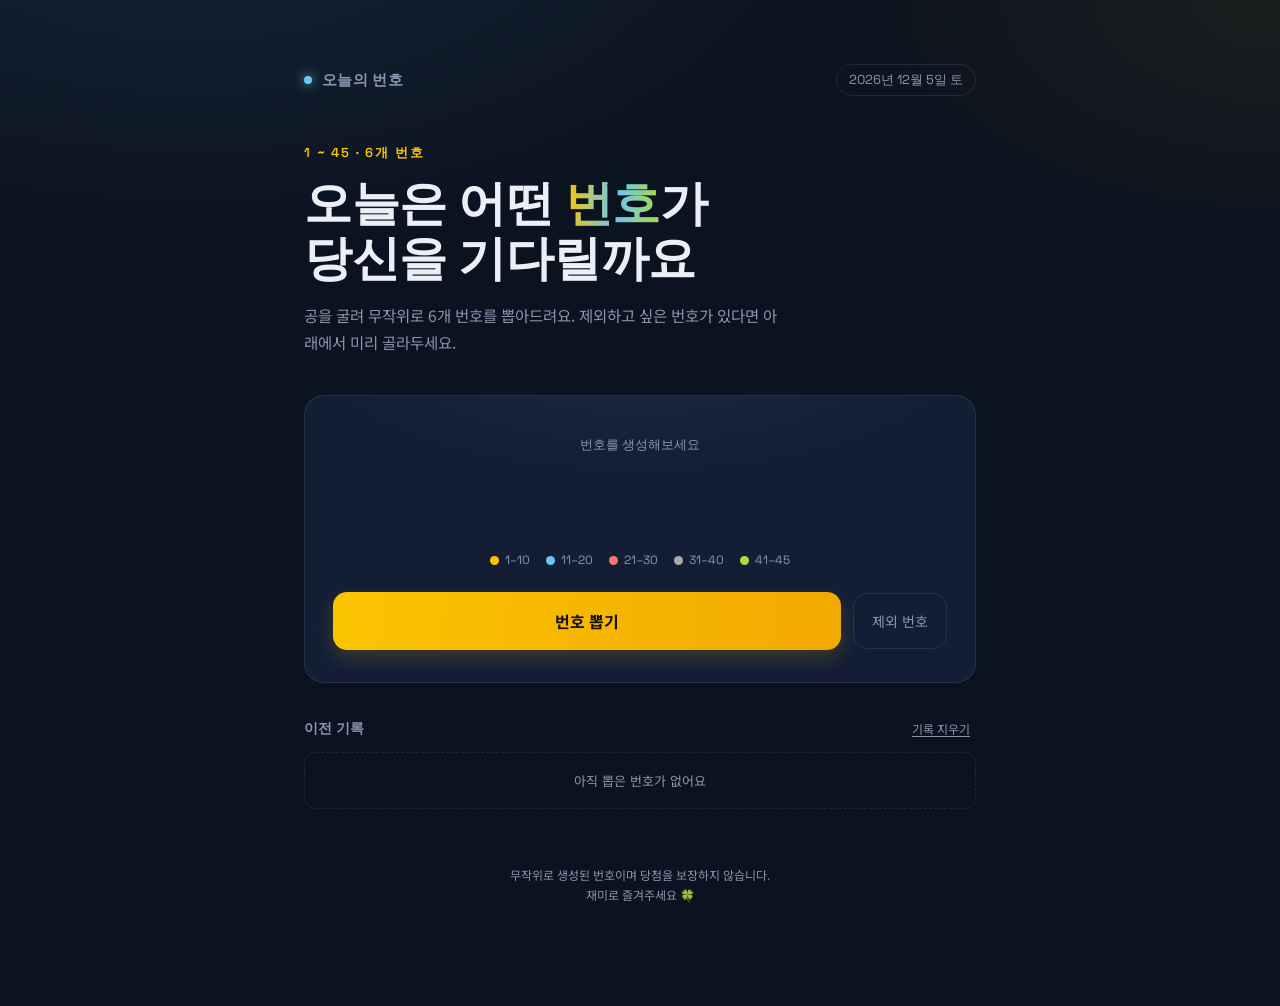
==== index.html @ 725dcac4 "Add index.html Co-Authored-By: Claude Sonnet 5 <noreply@anthropic.com>" ====
<!DOCTYPE html>
<html lang="ko">
<head>
<meta charset="UTF-8">
<meta name="viewport" content="width=device-width, initial-scale=1.0">
<title>오늘의 번호 — 로또 추천</title>
<link rel="preconnect" href="https://fonts.googleapis.com">
<link href="https://fonts.googleapis.com/css2?family=Space+Grotesk:wght@400;500;600;700&family=Noto+Sans+KR:wght@300;400;500;700;900&display=swap" rel="stylesheet">
<style>
  :root{
    --bg: #0B1220;
    --bg-soft: #10192E;
    --panel: #131E36;
    --line: rgba(240,244,255,0.09);
    --ink: #EDEFF7;
    --ink-dim: #8B94AE;

    --ball-1: #FBC400; /* 1-10 노랑 */
    --ball-2: #69C8F2; /* 11-20 파랑 */
    --ball-3: #FF7272; /* 21-30 빨강 */
    --ball-4: #AAAAAA; /* 31-40 회색 */
    --ball-5: #B0D840; /* 41-45 초록 */
  }

  *{ box-sizing: border-box; }
  html,body{ margin:0; padding:0; }
  body{
    background:
      radial-gradient(1200px 600px at 15% -10%, rgba(105,200,242,0.10), transparent 60%),
      radial-gradient(900px 500px at 100% 0%, rgba(251,196,0,0.07), transparent 55%),
      var(--bg);
    color: var(--ink);
    font-family: 'Noto Sans KR', sans-serif;
    min-height: 100vh;
    -webkit-font-smoothing: antialiased;
  }

  .wrap{
    max-width: 720px;
    margin: 0 auto;
    padding: 64px 24px 100px;
  }

  header{
    display:flex;
    align-items:center;
    justify-content: space-between;
    margin-bottom: 48px;
  }
  .brand{
    display:flex;
    align-items:center;
    gap:10px;
    font-family:'Space Grotesk', sans-serif;
    font-weight:700;
    letter-spacing: 0.02em;
    font-size: 15px;
    color: var(--ink-dim);
  }
  .brand-dot{
    width:8px;height:8px;border-radius:50%;
    background: var(--ball-2);
    box-shadow: 0 0 12px var(--ball-2);
  }
  .date-tag{
    font-family:'Space Grotesk', sans-serif;
    font-size:13px;
    color: var(--ink-dim);
    border: 1px solid var(--line);
    padding: 6px 12px;
    border-radius: 100px;
  }

  .hero{
    margin-bottom: 40px;
  }
  .eyebrow{
    font-family:'Space Grotesk', sans-serif;
    font-size: 13px;
    letter-spacing: 0.14em;
    text-transform: uppercase;
    color: var(--ball-1);
    margin: 0 0 14px;
    font-weight: 600;
  }
  h1{
    font-family:'Space Grotesk', sans-serif;
    font-size: clamp(32px, 6vw, 48px);
    line-height: 1.15;
    font-weight: 700;
    margin: 0 0 16px;
    letter-spacing: -0.01em;
  }
  h1 span{
    background: linear-gradient(92deg, var(--ball-1), var(--ball-2) 55%, var(--ball-5));
    -webkit-background-clip: text;
    background-clip: text;
    color: transparent;
  }
  .sub{
    color: var(--ink-dim);
    font-size: 15.5px;
    line-height: 1.7;
    max-width: 480px;
    margin: 0;
  }

  /* 번호 표시판 */
  .stage{
    position: relative;
    background: var(--panel);
    border: 1px solid var(--line);
    border-radius: 20px;
    padding: 40px 28px 32px;
    margin: 36px 0 20px;
    overflow: hidden;
  }
  .stage::before{
    content:'';
    position:absolute; inset:0;
    background: radial-gradient(500px 200px at 50% -20%, rgba(255,255,255,0.05), transparent 70%);
    pointer-events:none;
  }

  .balls{
    display:flex;
    flex-direction: column;
    gap: 14px;
    min-height: 92px;
  }

  .ball-set-row{
    display:flex;
    align-items:center;
    gap: 10px;
  }
  .set-label{
    width: 44px;
    flex-shrink: 0;
    font-family:'Space Grotesk', sans-serif;
    font-size: 12px;
    font-weight: 600;
    color: var(--ink-dim);
  }
  .set-balls{
    display:flex;
    gap: 9px;
    flex-wrap: wrap;
  }

  .ball{
    --c: var(--ball-1);
    width: 48px;
    height: 48px;
    border-radius: 50%;
    display:flex;
    align-items:center;
    justify-content:center;
    font-family: 'Space Grotesk', sans-serif;
    font-weight: 700;
    font-size: 16px;
    color: #10192E;
    background:
      radial-gradient(circle at 32% 28%, rgba(255,255,255,0.85), rgba(255,255,255,0) 42%),
      var(--c);
    box-shadow:
      0 4px 10px rgba(0,0,0,0.35),
      inset 0 -4px 7px rgba(0,0,0,0.18);
    opacity: 0;
    transform: translateY(14px) scale(0.6);
    transition: opacity 0.35s ease, transform 0.45s cubic-bezier(.34,1.56,.64,1);
    flex-shrink: 0;
  }
  .ball.show{
    opacity: 1;
    transform: translateY(0) scale(1);
  }
  .ball.rolling{
    animation: roll 0.55s ease-in-out infinite;
  }
  @keyframes roll{
    0%,100%{ transform: translateY(0) rotate(0deg); }
    50%{ transform: translateY(-6px) rotate(8deg); }
  }

  .placeholder-row{
    display:flex;
    gap:12px;
    justify-content:center;
    color: var(--ink-dim);
    font-family:'Space Grotesk', sans-serif;
    font-size: 13px;
  }

  .legend{
    display:flex;
    justify-content:center;
    gap: 16px;
    margin-top: 24px;
    flex-wrap: wrap;
  }
  .legend-item{
    display:flex;
    align-items:center;
    gap:6px;
    font-size: 12px;
    color: var(--ink-dim);
    font-family:'Space Grotesk', sans-serif;
  }
  .legend-dot{
    width:9px;height:9px;border-radius:50%;
  }

  .controls{
    display:flex;
    gap:12px;
    margin-top: 8px;
    align-items:center;
  }
  button{
    font-family:'Noto Sans KR', sans-serif;
    cursor:pointer;
    border:none;
    outline: none;
  }
  .btn-primary{
    flex:1;
    background: linear-gradient(92deg, var(--ball-1), #f2a900);
    color: #16110a;
    font-weight: 700;
    font-size: 16px;
    padding: 17px 20px;
    border-radius: 14px;
    transition: transform 0.15s ease, box-shadow 0.15s ease;
    box-shadow: 0 8px 20px rgba(251,196,0,0.18);
  }
  .btn-primary:hover{ transform: translateY(-1px); box-shadow: 0 10px 26px rgba(251,196,0,0.26); }
  .btn-primary:active{ transform: translateY(0px) scale(0.99); }
  .btn-primary:disabled{ opacity:0.6; cursor:default; transform:none; }

  .btn-ghost{
    background: transparent;
    border: 1px solid var(--line) !important;
    color: var(--ink-dim);
    font-size: 14px;
    padding: 17px 18px;
    border-radius: 14px;
    transition: border-color 0.15s ease, color 0.15s ease;
  }
  .btn-ghost:hover{ border-color: rgba(240,244,255,0.25) !important; color: var(--ink); }

  /* 옵션 */
  .options{
    margin-top: 22px;
    padding-top: 20px;
    border-top: 1px solid var(--line);
  }
  .options-title{
    font-size: 13px;
    color: var(--ink-dim);
    margin-bottom: 12px;
    font-family:'Space Grotesk', sans-serif;
  }
  .num-grid{
    display:grid;
    grid-template-columns: repeat(9, 1fr);
    gap: 6px;
  }
  .num-cell{
    aspect-ratio: 1;
    border-radius: 8px;
    border: 1px solid var(--line);
    background: rgba(255,255,255,0.02);
    color: var(--ink-dim);
    font-family:'Space Grotesk', sans-serif;
    font-size: 12px;
    display:flex;
    align-items:center;
    justify-content:center;
    transition: all 0.15s ease;
  }
  .num-cell.excluded{
    background: rgba(255,114,114,0.12);
    border-color: rgba(255,114,114,0.4);
    color: #FF9E9E;
    text-decoration: line-through;
  }
  .hint{
    font-size: 12px;
    color: var(--ink-dim);
    margin-top: 10px;
    line-height: 1.6;
  }

  /* 히스토리 */
  .history{
    margin-top: 36px;
  }
  .history-title{
    font-family:'Space Grotesk', sans-serif;
    font-size: 14px;
    font-weight: 600;
    color: var(--ink-dim);
    margin-bottom: 14px;
    display:flex;
    justify-content: space-between;
    align-items:center;
  }
  .history-clear{
    font-family:'Noto Sans KR', sans-serif;
    background:none;
    border:none;
    color: var(--ink-dim);
    font-size: 12px;
    text-decoration: underline;
    text-underline-offset: 2px;
  }
  .history-clear:hover{ color: var(--ink); }
  .history-list{
    display:flex;
    flex-direction:column;
    gap:10px;
  }
  .history-row{
    display:flex;
    align-items:center;
    justify-content:space-between;
    background: var(--panel);
    border: 1px solid var(--line);
    border-radius: 12px;
    padding: 12px 16px;
  }
  .history-nums{
    display:flex;
    gap:8px;
  }
  .mini-ball{
    width:30px; height:30px;
    border-radius:50%;
    display:flex;
    align-items:center;
    justify-content:center;
    font-family:'Space Grotesk', sans-serif;
    font-size: 12px;
    font-weight:700;
    color:#10192E;
  }
  .history-time{
    font-family:'Space Grotesk', sans-serif;
    font-size: 11px;
    color: var(--ink-dim);
  }
  .empty-history{
    color: var(--ink-dim);
    font-size: 13px;
    padding: 18px 4px;
    text-align:center;
    border: 1px dashed var(--line);
    border-radius: 12px;
  }

  footer{
    margin-top: 56px;
    text-align:center;
    color: var(--ink-dim);
    font-size: 12px;
    line-height:1.7;
  }

  @media (prefers-reduced-motion: reduce){
    .ball, .ball.rolling{ animation: none !important; transition: none !important; }
  }

  @media (max-width: 480px){
    .ball{ width: 36px; height:36px; font-size:13px; }
    .set-label{ width: 36px; font-size: 11px; }
    .set-balls{ gap: 6px; }
    .num-grid{ grid-template-columns: repeat(7, 1fr); }
    .wrap{ padding: 44px 16px 80px; }
  }
</style>
</head>
<body>
<div class="wrap">

  <header>
    <div class="brand"><span class="brand-dot"></span>오늘의 번호</div>
    <div class="date-tag" id="dateTag"></div>
  </header>

  <div class="hero">
    <p class="eyebrow">1 ~ 45 · 6개 번호</p>
    <h1>오늘은 어떤 <span>번호</span>가<br>당신을 기다릴까요</h1>
    <p class="sub">공을 굴려 무작위로 6개 번호를 뽑아드려요. 제외하고 싶은 번호가 있다면 아래에서 미리 골라두세요.</p>
  </div>

  <div class="stage">
    <div class="balls" id="ballsRow">
      <div class="placeholder-row">번호를 생성해보세요</div>
    </div>

    <div class="legend">
      <div class="legend-item"><span class="legend-dot" style="background:var(--ball-1)"></span>1–10</div>
      <div class="legend-item"><span class="legend-dot" style="background:var(--ball-2)"></span>11–20</div>
      <div class="legend-item"><span class="legend-dot" style="background:var(--ball-3)"></span>21–30</div>
      <div class="legend-item"><span class="legend-dot" style="background:var(--ball-4)"></span>31–40</div>
      <div class="legend-item"><span class="legend-dot" style="background:var(--ball-5)"></span>41–45</div>
    </div>

    <div class="controls" style="margin-top:24px;">
      <button class="btn-primary" id="drawBtn">번호 뽑기</button>
      <button class="btn-ghost" id="optionsBtn">제외 번호</button>
    </div>

    <div class="options" id="optionsPanel" style="display:none;">
      <div class="options-title">클릭해서 이번 추첨에서 제외할 번호를 선택하세요</div>
      <div class="num-grid" id="numGrid"></div>
      <div class="hint">제외한 번호가 너무 많으면(40개 이상) 자동으로 초기화돼요.</div>
    </div>
  </div>

  <div class="history">
    <div class="history-title">
      <span>이전 기록</span>
      <button class="history-clear" id="clearHistory">기록 지우기</button>
    </div>
    <div class="history-list" id="historyList">
      <div class="empty-history">아직 뽑은 번호가 없어요</div>
    </div>
  </div>

  <footer>
    무작위로 생성된 번호이며 당첨을 보장하지 않습니다.<br>
    재미로 즐겨주세요 🍀
  </footer>

</div>

<script>
  const ballColor = (n) => {
    if(n <= 10) return 'var(--ball-1)';
    if(n <= 20) return 'var(--ball-2)';
    if(n <= 30) return 'var(--ball-3)';
    if(n <= 40) return 'var(--ball-4)';
    return 'var(--ball-5)';
  };

  const dateTag = document.getElementById('dateTag');
  const today = new Date();
  dateTag.textContent = today.toLocaleDateString('ko-KR', { year:'numeric', month:'long', day:'numeric', weekday:'short' });

  const excluded = new Set();
  const numGrid = document.getElementById('numGrid');
  for(let i=1;i<=45;i++){
    const cell = document.createElement('div');
    cell.className = 'num-cell';
    cell.textContent = i;
    cell.addEventListener('click', () => {
      if(excluded.has(i)){ excluded.delete(i); cell.classList.remove('excluded'); }
      else {
        if(excluded.size >= 39){ excluded.clear(); document.querySelectorAll('.num-cell').forEach(c=>c.classList.remove('excluded')); return; }
        excluded.add(i); cell.classList.add('excluded');
      }
    });
    numGrid.appendChild(cell);
  }

  document.getElementById('optionsBtn').addEventListener('click', () => {
    const panel = document.getElementById('optionsPanel');
    panel.style.display = panel.style.display === 'none' ? 'block' : 'none';
  });

  function pickNumbers(){
    const pool = [];
    for(let i=1;i<=45;i++){ if(!excluded.has(i)) pool.push(i); }
    const picked = [];
    while(picked.length < 6 && pool.length > 0){
      const idx = Math.floor(Math.random() * pool.length);
      picked.push(pool.splice(idx,1)[0]);
    }
    return picked.sort((a,b)=>a-b);
  }

  const ballsRow = document.getElementById('ballsRow');
  const drawBtn = document.getElementById('drawBtn');
  const historyList = document.getElementById('historyList');
  let history = [];

  function makeMiniBall(n){
    const b = document.createElement('div');
    b.className = 'mini-ball';
    b.style.background = `radial-gradient(circle at 32% 28%, rgba(255,255,255,0.7), rgba(255,255,255,0) 42%), ${ballColor(n)}`;
    b.textContent = n;
    return b;
  }

  function renderHistory(){
    if(history.length === 0){
      historyList.innerHTML = '<div class="empty-history">아직 뽑은 번호가 없어요</div>';
      return;
    }
    historyList.innerHTML = '';
    history.slice(0,6).forEach(entry => {
      const row = document.createElement('div');
      row.className = 'history-row';

      const nums = document.createElement('div');
      nums.className = 'history-nums';
      entry.set.forEach(n => nums.appendChild(makeMiniBall(n)));

      const time = document.createElement('div');
      time.className = 'history-time';
      time.textContent = entry.time;

      row.appendChild(nums);
      row.appendChild(time);
      historyList.appendChild(row);
    });
  }

  document.getElementById('clearHistory').addEventListener('click', () => {
    history = [];
    renderHistory();
  });

  function draw(){
    drawBtn.disabled = true;
    drawBtn.textContent = '뽑는 중…';

    const finalSet = pickNumbers();

    ballsRow.innerHTML = '';
    const setBalls = document.createElement('div');
    setBalls.className = 'set-balls';
    setBalls.style.justifyContent = 'center';
    ballsRow.appendChild(setBalls);

    const allTempBalls = []; // [{ballEl, num}]
    finalSet.forEach(n => {
      const b = document.createElement('div');
      b.className = 'ball rolling';
      b.style.setProperty('--c', 'var(--ball-4)');
      b.textContent = '?';
      setBalls.appendChild(b);
      requestAnimationFrame(() => b.classList.add('show'));
      allTempBalls.push({ el: b, num: n });
    });

    let revealed = 0;
    const total = allTempBalls.length;
    const revealNext = () => {
      if(revealed >= total){
        drawBtn.disabled = false;
        drawBtn.textContent = '다시 뽑기';
        history.unshift({
          set: finalSet,
          time: new Date().toLocaleTimeString('ko-KR', { hour:'2-digit', minute:'2-digit' })
        });
        renderHistory();
        return;
      }
      const { el, num } = allTempBalls[revealed];
      el.classList.remove('rolling');
      el.style.setProperty('--c', ballColor(num));
      el.textContent = num;
      revealed++;
      setTimeout(revealNext, 90);
    };
    setTimeout(revealNext, 450);
  }

  drawBtn.addEventListener('click', draw);
</script>
</body>
</html>
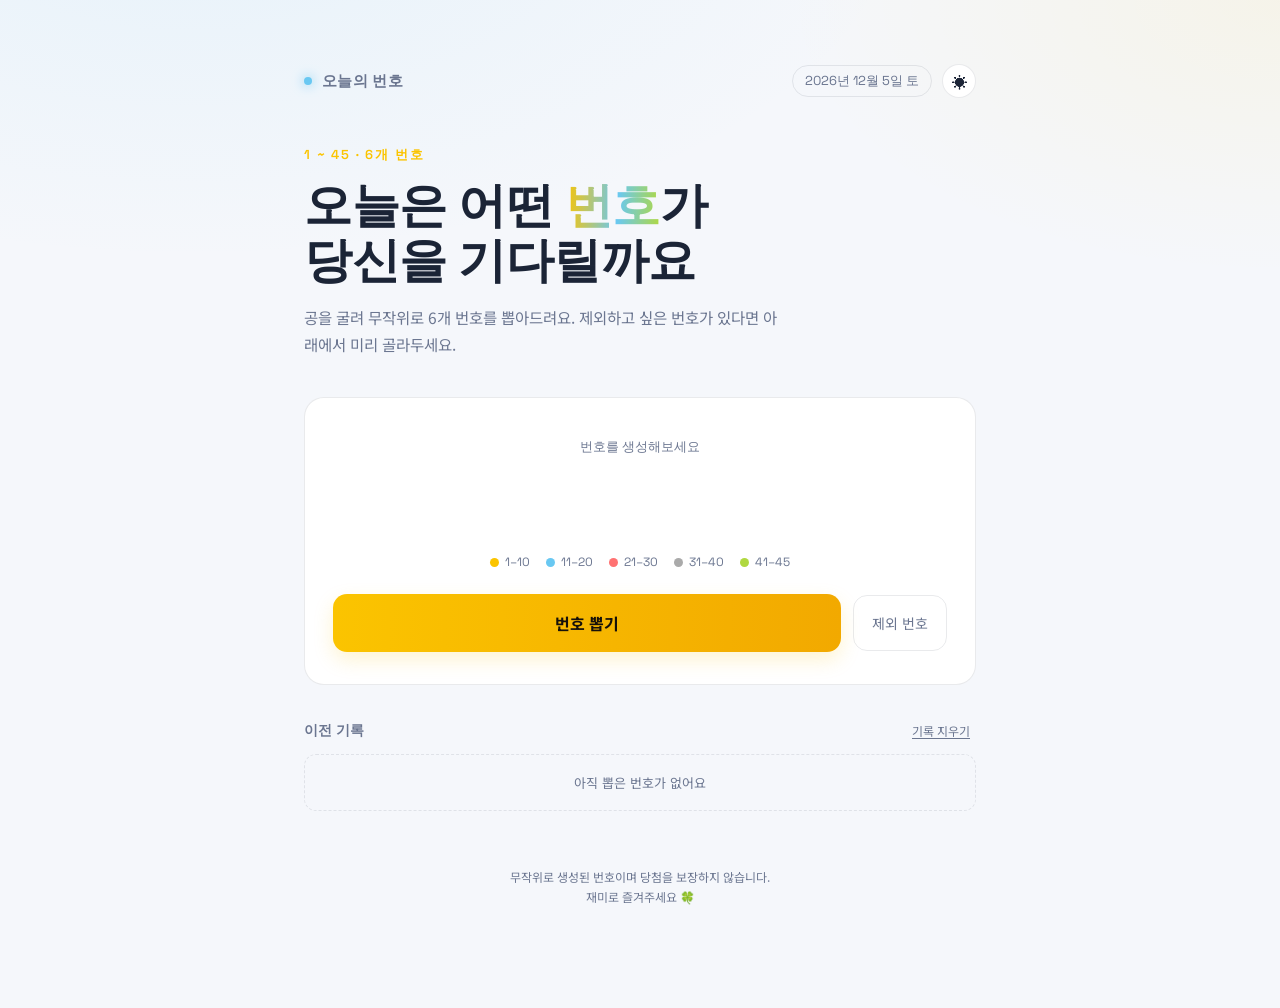
==== commit 7f8e88cf: "Add dark/light mode toggle Persist theme choice in localStorage and default to system preference.  C" ====
--- a/index.html
+++ b/index.html
@@ -6,386 +6,17 @@
 <title>오늘의 번호 — 로또 추천</title>
 <link rel="preconnect" href="https://fonts.googleapis.com">
 <link href="https://fonts.googleapis.com/css2?family=Space+Grotesk:wght@400;500;600;700&family=Noto+Sans+KR:wght@300;400;500;700;900&display=swap" rel="stylesheet">
-<style>
-  :root{
-    --bg: #0B1220;
-    --bg-soft: #10192E;
-    --panel: #131E36;
-    --line: rgba(240,244,255,0.09);
-    --ink: #EDEFF7;
-    --ink-dim: #8B94AE;
-
-    --ball-1: #FBC400; /* 1-10 노랑 */
-    --ball-2: #69C8F2; /* 11-20 파랑 */
-    --ball-3: #FF7272; /* 21-30 빨강 */
-    --ball-4: #AAAAAA; /* 31-40 회색 */
-    --ball-5: #B0D840; /* 41-45 초록 */
-  }
-
-  *{ box-sizing: border-box; }
-  html,body{ margin:0; padding:0; }
-  body{
-    background:
-      radial-gradient(1200px 600px at 15% -10%, rgba(105,200,242,0.10), transparent 60%),
-      radial-gradient(900px 500px at 100% 0%, rgba(251,196,0,0.07), transparent 55%),
-      var(--bg);
-    color: var(--ink);
-    font-family: 'Noto Sans KR', sans-serif;
-    min-height: 100vh;
-    -webkit-font-smoothing: antialiased;
-  }
-
-  .wrap{
-    max-width: 720px;
-    margin: 0 auto;
-    padding: 64px 24px 100px;
-  }
-
-  header{
-    display:flex;
-    align-items:center;
-    justify-content: space-between;
-    margin-bottom: 48px;
-  }
-  .brand{
-    display:flex;
-    align-items:center;
-    gap:10px;
-    font-family:'Space Grotesk', sans-serif;
-    font-weight:700;
-    letter-spacing: 0.02em;
-    font-size: 15px;
-    color: var(--ink-dim);
-  }
-  .brand-dot{
-    width:8px;height:8px;border-radius:50%;
-    background: var(--ball-2);
-    box-shadow: 0 0 12px var(--ball-2);
-  }
-  .date-tag{
-    font-family:'Space Grotesk', sans-serif;
-    font-size:13px;
-    color: var(--ink-dim);
-    border: 1px solid var(--line);
-    padding: 6px 12px;
-    border-radius: 100px;
-  }
-
-  .hero{
-    margin-bottom: 40px;
-  }
-  .eyebrow{
-    font-family:'Space Grotesk', sans-serif;
-    font-size: 13px;
-    letter-spacing: 0.14em;
-    text-transform: uppercase;
-    color: var(--ball-1);
-    margin: 0 0 14px;
-    font-weight: 600;
-  }
-  h1{
-    font-family:'Space Grotesk', sans-serif;
-    font-size: clamp(32px, 6vw, 48px);
-    line-height: 1.15;
-    font-weight: 700;
-    margin: 0 0 16px;
-    letter-spacing: -0.01em;
-  }
-  h1 span{
-    background: linear-gradient(92deg, var(--ball-1), var(--ball-2) 55%, var(--ball-5));
-    -webkit-background-clip: text;
-    background-clip: text;
-    color: transparent;
-  }
-  .sub{
-    color: var(--ink-dim);
-    font-size: 15.5px;
-    line-height: 1.7;
-    max-width: 480px;
-    margin: 0;
-  }
-
-  /* 번호 표시판 */
-  .stage{
-    position: relative;
-    background: var(--panel);
-    border: 1px solid var(--line);
-    border-radius: 20px;
-    padding: 40px 28px 32px;
-    margin: 36px 0 20px;
-    overflow: hidden;
-  }
-  .stage::before{
-    content:'';
-    position:absolute; inset:0;
-    background: radial-gradient(500px 200px at 50% -20%, rgba(255,255,255,0.05), transparent 70%);
-    pointer-events:none;
-  }
-
-  .balls{
-    display:flex;
-    flex-direction: column;
-    gap: 14px;
-    min-height: 92px;
-  }
-
-  .ball-set-row{
-    display:flex;
-    align-items:center;
-    gap: 10px;
-  }
-  .set-label{
-    width: 44px;
-    flex-shrink: 0;
-    font-family:'Space Grotesk', sans-serif;
-    font-size: 12px;
-    font-weight: 600;
-    color: var(--ink-dim);
-  }
-  .set-balls{
-    display:flex;
-    gap: 9px;
-    flex-wrap: wrap;
-  }
-
-  .ball{
-    --c: var(--ball-1);
-    width: 48px;
-    height: 48px;
-    border-radius: 50%;
-    display:flex;
-    align-items:center;
-    justify-content:center;
-    font-family: 'Space Grotesk', sans-serif;
-    font-weight: 700;
-    font-size: 16px;
-    color: #10192E;
-    background:
-      radial-gradient(circle at 32% 28%, rgba(255,255,255,0.85), rgba(255,255,255,0) 42%),
-      var(--c);
-    box-shadow:
-      0 4px 10px rgba(0,0,0,0.35),
-      inset 0 -4px 7px rgba(0,0,0,0.18);
-    opacity: 0;
-    transform: translateY(14px) scale(0.6);
-    transition: opacity 0.35s ease, transform 0.45s cubic-bezier(.34,1.56,.64,1);
-    flex-shrink: 0;
-  }
-  .ball.show{
-    opacity: 1;
-    transform: translateY(0) scale(1);
-  }
-  .ball.rolling{
-    animation: roll 0.55s ease-in-out infinite;
-  }
-  @keyframes roll{
-    0%,100%{ transform: translateY(0) rotate(0deg); }
-    50%{ transform: translateY(-6px) rotate(8deg); }
-  }
-
-  .placeholder-row{
-    display:flex;
-    gap:12px;
-    justify-content:center;
-    color: var(--ink-dim);
-    font-family:'Space Grotesk', sans-serif;
-    font-size: 13px;
-  }
-
-  .legend{
-    display:flex;
-    justify-content:center;
-    gap: 16px;
-    margin-top: 24px;
-    flex-wrap: wrap;
-  }
-  .legend-item{
-    display:flex;
-    align-items:center;
-    gap:6px;
-    font-size: 12px;
-    color: var(--ink-dim);
-    font-family:'Space Grotesk', sans-serif;
-  }
-  .legend-dot{
-    width:9px;height:9px;border-radius:50%;
-  }
-
-  .controls{
-    display:flex;
-    gap:12px;
-    margin-top: 8px;
-    align-items:center;
-  }
-  button{
-    font-family:'Noto Sans KR', sans-serif;
-    cursor:pointer;
-    border:none;
-    outline: none;
-  }
-  .btn-primary{
-    flex:1;
-    background: linear-gradient(92deg, var(--ball-1), #f2a900);
-    color: #16110a;
-    font-weight: 700;
-    font-size: 16px;
-    padding: 17px 20px;
-    border-radius: 14px;
-    transition: transform 0.15s ease, box-shadow 0.15s ease;
-    box-shadow: 0 8px 20px rgba(251,196,0,0.18);
-  }
-  .btn-primary:hover{ transform: translateY(-1px); box-shadow: 0 10px 26px rgba(251,196,0,0.26); }
-  .btn-primary:active{ transform: translateY(0px) scale(0.99); }
-  .btn-primary:disabled{ opacity:0.6; cursor:default; transform:none; }
-
-  .btn-ghost{
-    background: transparent;
-    border: 1px solid var(--line) !important;
-    color: var(--ink-dim);
-    font-size: 14px;
-    padding: 17px 18px;
-    border-radius: 14px;
-    transition: border-color 0.15s ease, color 0.15s ease;
-  }
-  .btn-ghost:hover{ border-color: rgba(240,244,255,0.25) !important; color: var(--ink); }
-
-  /* 옵션 */
-  .options{
-    margin-top: 22px;
-    padding-top: 20px;
-    border-top: 1px solid var(--line);
-  }
-  .options-title{
-    font-size: 13px;
-    color: var(--ink-dim);
-    margin-bottom: 12px;
-    font-family:'Space Grotesk', sans-serif;
-  }
-  .num-grid{
-    display:grid;
-    grid-template-columns: repeat(9, 1fr);
-    gap: 6px;
-  }
-  .num-cell{
-    aspect-ratio: 1;
-    border-radius: 8px;
-    border: 1px solid var(--line);
-    background: rgba(255,255,255,0.02);
-    color: var(--ink-dim);
-    font-family:'Space Grotesk', sans-serif;
-    font-size: 12px;
-    display:flex;
-    align-items:center;
-    justify-content:center;
-    transition: all 0.15s ease;
-  }
-  .num-cell.excluded{
-    background: rgba(255,114,114,0.12);
-    border-color: rgba(255,114,114,0.4);
-    color: #FF9E9E;
-    text-decoration: line-through;
-  }
-  .hint{
-    font-size: 12px;
-    color: var(--ink-dim);
-    margin-top: 10px;
-    line-height: 1.6;
-  }
-
-  /* 히스토리 */
-  .history{
-    margin-top: 36px;
-  }
-  .history-title{
-    font-family:'Space Grotesk', sans-serif;
-    font-size: 14px;
-    font-weight: 600;
-    color: var(--ink-dim);
-    margin-bottom: 14px;
-    display:flex;
-    justify-content: space-between;
-    align-items:center;
-  }
-  .history-clear{
-    font-family:'Noto Sans KR', sans-serif;
-    background:none;
-    border:none;
-    color: var(--ink-dim);
-    font-size: 12px;
-    text-decoration: underline;
-    text-underline-offset: 2px;
-  }
-  .history-clear:hover{ color: var(--ink); }
-  .history-list{
-    display:flex;
-    flex-direction:column;
-    gap:10px;
-  }
-  .history-row{
-    display:flex;
-    align-items:center;
-    justify-content:space-between;
-    background: var(--panel);
-    border: 1px solid var(--line);
-    border-radius: 12px;
-    padding: 12px 16px;
-  }
-  .history-nums{
-    display:flex;
-    gap:8px;
-  }
-  .mini-ball{
-    width:30px; height:30px;
-    border-radius:50%;
-    display:flex;
-    align-items:center;
-    justify-content:center;
-    font-family:'Space Grotesk', sans-serif;
-    font-size: 12px;
-    font-weight:700;
-    color:#10192E;
-  }
-  .history-time{
-    font-family:'Space Grotesk', sans-serif;
-    font-size: 11px;
-    color: var(--ink-dim);
-  }
-  .empty-history{
-    color: var(--ink-dim);
-    font-size: 13px;
-    padding: 18px 4px;
-    text-align:center;
-    border: 1px dashed var(--line);
-    border-radius: 12px;
-  }
-
-  footer{
-    margin-top: 56px;
-    text-align:center;
-    color: var(--ink-dim);
-    font-size: 12px;
-    line-height:1.7;
-  }
-
-  @media (prefers-reduced-motion: reduce){
-    .ball, .ball.rolling{ animation: none !important; transition: none !important; }
-  }
-
-  @media (max-width: 480px){
-    .ball{ width: 36px; height:36px; font-size:13px; }
-    .set-label{ width: 36px; font-size: 11px; }
-    .set-balls{ gap: 6px; }
-    .num-grid{ grid-template-columns: repeat(7, 1fr); }
-    .wrap{ padding: 44px 16px 80px; }
-  }
-</style>
+<link rel="stylesheet" href="style.css">
 </head>
 <body>
 <div class="wrap">
 
   <header>
     <div class="brand"><span class="brand-dot"></span>오늘의 번호</div>
-    <div class="date-tag" id="dateTag"></div>
+    <div class="header-right">
+      <div class="date-tag" id="dateTag"></div>
+      <button class="theme-toggle" id="themeToggle" aria-label="테마 전환">🌙</button>
+    </div>
   </header>
 
   <div class="hero">
@@ -436,140 +67,6 @@
 
 </div>
 
-<script>
-  const ballColor = (n) => {
-    if(n <= 10) return 'var(--ball-1)';
-    if(n <= 20) return 'var(--ball-2)';
-    if(n <= 30) return 'var(--ball-3)';
-    if(n <= 40) return 'var(--ball-4)';
-    return 'var(--ball-5)';
-  };
-
-  const dateTag = document.getElementById('dateTag');
-  const today = new Date();
-  dateTag.textContent = today.toLocaleDateString('ko-KR', { year:'numeric', month:'long', day:'numeric', weekday:'short' });
-
-  const excluded = new Set();
-  const numGrid = document.getElementById('numGrid');
-  for(let i=1;i<=45;i++){
-    const cell = document.createElement('div');
-    cell.className = 'num-cell';
-    cell.textContent = i;
-    cell.addEventListener('click', () => {
-      if(excluded.has(i)){ excluded.delete(i); cell.classList.remove('excluded'); }
-      else {
-        if(excluded.size >= 39){ excluded.clear(); document.querySelectorAll('.num-cell').forEach(c=>c.classList.remove('excluded')); return; }
-        excluded.add(i); cell.classList.add('excluded');
-      }
-    });
-    numGrid.appendChild(cell);
-  }
-
-  document.getElementById('optionsBtn').addEventListener('click', () => {
-    const panel = document.getElementById('optionsPanel');
-    panel.style.display = panel.style.display === 'none' ? 'block' : 'none';
-  });
-
-  function pickNumbers(){
-    const pool = [];
-    for(let i=1;i<=45;i++){ if(!excluded.has(i)) pool.push(i); }
-    const picked = [];
-    while(picked.length < 6 && pool.length > 0){
-      const idx = Math.floor(Math.random() * pool.length);
-      picked.push(pool.splice(idx,1)[0]);
-    }
-    return picked.sort((a,b)=>a-b);
-  }
-
-  const ballsRow = document.getElementById('ballsRow');
-  const drawBtn = document.getElementById('drawBtn');
-  const historyList = document.getElementById('historyList');
-  let history = [];
-
-  function makeMiniBall(n){
-    const b = document.createElement('div');
-    b.className = 'mini-ball';
-    b.style.background = `radial-gradient(circle at 32% 28%, rgba(255,255,255,0.7), rgba(255,255,255,0) 42%), ${ballColor(n)}`;
-    b.textContent = n;
-    return b;
-  }
-
-  function renderHistory(){
-    if(history.length === 0){
-      historyList.innerHTML = '<div class="empty-history">아직 뽑은 번호가 없어요</div>';
-      return;
-    }
-    historyList.innerHTML = '';
-    history.slice(0,6).forEach(entry => {
-      const row = document.createElement('div');
-      row.className = 'history-row';
-
-      const nums = document.createElement('div');
-      nums.className = 'history-nums';
-      entry.set.forEach(n => nums.appendChild(makeMiniBall(n)));
-
-      const time = document.createElement('div');
-      time.className = 'history-time';
-      time.textContent = entry.time;
-
-      row.appendChild(nums);
-      row.appendChild(time);
-      historyList.appendChild(row);
-    });
-  }
-
-  document.getElementById('clearHistory').addEventListener('click', () => {
-    history = [];
-    renderHistory();
-  });
-
-  function draw(){
-    drawBtn.disabled = true;
-    drawBtn.textContent = '뽑는 중…';
-
-    const finalSet = pickNumbers();
-
-    ballsRow.innerHTML = '';
-    const setBalls = document.createElement('div');
-    setBalls.className = 'set-balls';
-    setBalls.style.justifyContent = 'center';
-    ballsRow.appendChild(setBalls);
-
-    const allTempBalls = []; // [{ballEl, num}]
-    finalSet.forEach(n => {
-      const b = document.createElement('div');
-      b.className = 'ball rolling';
-      b.style.setProperty('--c', 'var(--ball-4)');
-      b.textContent = '?';
-      setBalls.appendChild(b);
-      requestAnimationFrame(() => b.classList.add('show'));
-      allTempBalls.push({ el: b, num: n });
-    });
-
-    let revealed = 0;
-    const total = allTempBalls.length;
-    const revealNext = () => {
-      if(revealed >= total){
-        drawBtn.disabled = false;
-        drawBtn.textContent = '다시 뽑기';
-        history.unshift({
-          set: finalSet,
-          time: new Date().toLocaleTimeString('ko-KR', { hour:'2-digit', minute:'2-digit' })
-        });
-        renderHistory();
-        return;
-      }
-      const { el, num } = allTempBalls[revealed];
-      el.classList.remove('rolling');
-      el.style.setProperty('--c', ballColor(num));
-      el.textContent = num;
-      revealed++;
-      setTimeout(revealNext, 90);
-    };
-    setTimeout(revealNext, 450);
-  }
-
-  drawBtn.addEventListener('click', draw);
-</script>
+<script src="script.js"></script>
 </body>
 </html>
--- a/style.css
+++ b/style.css
@@ -0,0 +1,401 @@
+:root{
+  --bg: #0B1220;
+  --bg-soft: #10192E;
+  --panel: #131E36;
+  --line: rgba(240,244,255,0.09);
+  --ink: #EDEFF7;
+  --ink-dim: #8B94AE;
+
+  --ball-1: #FBC400; /* 1-10 노랑 */
+  --ball-2: #69C8F2; /* 11-20 파랑 */
+  --ball-3: #FF7272; /* 21-30 빨강 */
+  --ball-4: #AAAAAA; /* 31-40 회색 */
+  --ball-5: #B0D840; /* 41-45 초록 */
+}
+
+:root[data-theme="light"]{
+  --bg: #F5F7FB;
+  --bg-soft: #FFFFFF;
+  --panel: #FFFFFF;
+  --line: rgba(20,26,45,0.09);
+  --ink: #1B2436;
+  --ink-dim: #6B7690;
+}
+
+*{ box-sizing: border-box; }
+html,body{ margin:0; padding:0; }
+body{
+  background:
+    radial-gradient(1200px 600px at 15% -10%, rgba(105,200,242,0.10), transparent 60%),
+    radial-gradient(900px 500px at 100% 0%, rgba(251,196,0,0.07), transparent 55%),
+    var(--bg);
+  color: var(--ink);
+  font-family: 'Noto Sans KR', sans-serif;
+  min-height: 100vh;
+  -webkit-font-smoothing: antialiased;
+  transition: background-color 0.25s ease, color 0.25s ease;
+}
+
+.wrap{
+  max-width: 720px;
+  margin: 0 auto;
+  padding: 64px 24px 100px;
+}
+
+header{
+  display:flex;
+  align-items:center;
+  justify-content: space-between;
+  margin-bottom: 48px;
+}
+.brand{
+  display:flex;
+  align-items:center;
+  gap:10px;
+  font-family:'Space Grotesk', sans-serif;
+  font-weight:700;
+  letter-spacing: 0.02em;
+  font-size: 15px;
+  color: var(--ink-dim);
+}
+.brand-dot{
+  width:8px;height:8px;border-radius:50%;
+  background: var(--ball-2);
+  box-shadow: 0 0 12px var(--ball-2);
+}
+.header-right{
+  display:flex;
+  align-items:center;
+  gap:10px;
+}
+.date-tag{
+  font-family:'Space Grotesk', sans-serif;
+  font-size:13px;
+  color: var(--ink-dim);
+  border: 1px solid var(--line);
+  padding: 6px 12px;
+  border-radius: 100px;
+}
+.theme-toggle{
+  width: 34px;
+  height: 34px;
+  border-radius: 50%;
+  border: 1px solid var(--line);
+  background: var(--panel);
+  color: var(--ink);
+  font-size: 15px;
+  display:flex;
+  align-items:center;
+  justify-content:center;
+  padding: 0;
+  transition: border-color 0.15s ease, transform 0.15s ease;
+}
+.theme-toggle:hover{ border-color: rgba(240,244,255,0.25); transform: translateY(-1px); }
+
+.hero{
+  margin-bottom: 40px;
+}
+.eyebrow{
+  font-family:'Space Grotesk', sans-serif;
+  font-size: 13px;
+  letter-spacing: 0.14em;
+  text-transform: uppercase;
+  color: var(--ball-1);
+  margin: 0 0 14px;
+  font-weight: 600;
+}
+h1{
+  font-family:'Space Grotesk', sans-serif;
+  font-size: clamp(32px, 6vw, 48px);
+  line-height: 1.15;
+  font-weight: 700;
+  margin: 0 0 16px;
+  letter-spacing: -0.01em;
+}
+h1 span{
+  background: linear-gradient(92deg, var(--ball-1), var(--ball-2) 55%, var(--ball-5));
+  -webkit-background-clip: text;
+  background-clip: text;
+  color: transparent;
+}
+.sub{
+  color: var(--ink-dim);
+  font-size: 15.5px;
+  line-height: 1.7;
+  max-width: 480px;
+  margin: 0;
+}
+
+/* 번호 표시판 */
+.stage{
+  position: relative;
+  background: var(--panel);
+  border: 1px solid var(--line);
+  border-radius: 20px;
+  padding: 40px 28px 32px;
+  margin: 36px 0 20px;
+  overflow: hidden;
+}
+.stage::before{
+  content:'';
+  position:absolute; inset:0;
+  background: radial-gradient(500px 200px at 50% -20%, rgba(255,255,255,0.05), transparent 70%);
+  pointer-events:none;
+}
+
+.balls{
+  display:flex;
+  flex-direction: column;
+  gap: 14px;
+  min-height: 92px;
+}
+
+.ball-set-row{
+  display:flex;
+  align-items:center;
+  gap: 10px;
+}
+.set-label{
+  width: 44px;
+  flex-shrink: 0;
+  font-family:'Space Grotesk', sans-serif;
+  font-size: 12px;
+  font-weight: 600;
+  color: var(--ink-dim);
+}
+.set-balls{
+  display:flex;
+  gap: 9px;
+  flex-wrap: wrap;
+}
+
+.ball{
+  --c: var(--ball-1);
+  width: 48px;
+  height: 48px;
+  border-radius: 50%;
+  display:flex;
+  align-items:center;
+  justify-content:center;
+  font-family: 'Space Grotesk', sans-serif;
+  font-weight: 700;
+  font-size: 16px;
+  color: #10192E;
+  background:
+    radial-gradient(circle at 32% 28%, rgba(255,255,255,0.85), rgba(255,255,255,0) 42%),
+    var(--c);
+  box-shadow:
+    0 4px 10px rgba(0,0,0,0.35),
+    inset 0 -4px 7px rgba(0,0,0,0.18);
+  opacity: 0;
+  transform: translateY(14px) scale(0.6);
+  transition: opacity 0.35s ease, transform 0.45s cubic-bezier(.34,1.56,.64,1);
+  flex-shrink: 0;
+}
+.ball.show{
+  opacity: 1;
+  transform: translateY(0) scale(1);
+}
+.ball.rolling{
+  animation: roll 0.55s ease-in-out infinite;
+}
+@keyframes roll{
+  0%,100%{ transform: translateY(0) rotate(0deg); }
+  50%{ transform: translateY(-6px) rotate(8deg); }
+}
+
+.placeholder-row{
+  display:flex;
+  gap:12px;
+  justify-content:center;
+  color: var(--ink-dim);
+  font-family:'Space Grotesk', sans-serif;
+  font-size: 13px;
+}
+
+.legend{
+  display:flex;
+  justify-content:center;
+  gap: 16px;
+  margin-top: 24px;
+  flex-wrap: wrap;
+}
+.legend-item{
+  display:flex;
+  align-items:center;
+  gap:6px;
+  font-size: 12px;
+  color: var(--ink-dim);
+  font-family:'Space Grotesk', sans-serif;
+}
+.legend-dot{
+  width:9px;height:9px;border-radius:50%;
+}
+
+.controls{
+  display:flex;
+  gap:12px;
+  margin-top: 8px;
+  align-items:center;
+}
+button{
+  font-family:'Noto Sans KR', sans-serif;
+  cursor:pointer;
+  border:none;
+  outline: none;
+}
+.btn-primary{
+  flex:1;
+  background: linear-gradient(92deg, var(--ball-1), #f2a900);
+  color: #16110a;
+  font-weight: 700;
+  font-size: 16px;
+  padding: 17px 20px;
+  border-radius: 14px;
+  transition: transform 0.15s ease, box-shadow 0.15s ease;
+  box-shadow: 0 8px 20px rgba(251,196,0,0.18);
+}
+.btn-primary:hover{ transform: translateY(-1px); box-shadow: 0 10px 26px rgba(251,196,0,0.26); }
+.btn-primary:active{ transform: translateY(0px) scale(0.99); }
+.btn-primary:disabled{ opacity:0.6; cursor:default; transform:none; }
+
+.btn-ghost{
+  background: transparent;
+  border: 1px solid var(--line) !important;
+  color: var(--ink-dim);
+  font-size: 14px;
+  padding: 17px 18px;
+  border-radius: 14px;
+  transition: border-color 0.15s ease, color 0.15s ease;
+}
+.btn-ghost:hover{ border-color: rgba(240,244,255,0.25) !important; color: var(--ink); }
+
+/* 옵션 */
+.options{
+  margin-top: 22px;
+  padding-top: 20px;
+  border-top: 1px solid var(--line);
+}
+.options-title{
+  font-size: 13px;
+  color: var(--ink-dim);
+  margin-bottom: 12px;
+  font-family:'Space Grotesk', sans-serif;
+}
+.num-grid{
+  display:grid;
+  grid-template-columns: repeat(9, 1fr);
+  gap: 6px;
+}
+.num-cell{
+  aspect-ratio: 1;
+  border-radius: 8px;
+  border: 1px solid var(--line);
+  background: rgba(255,255,255,0.02);
+  color: var(--ink-dim);
+  font-family:'Space Grotesk', sans-serif;
+  font-size: 12px;
+  display:flex;
+  align-items:center;
+  justify-content:center;
+  transition: all 0.15s ease;
+}
+.num-cell.excluded{
+  background: rgba(255,114,114,0.12);
+  border-color: rgba(255,114,114,0.4);
+  color: #FF9E9E;
+  text-decoration: line-through;
+}
+.hint{
+  font-size: 12px;
+  color: var(--ink-dim);
+  margin-top: 10px;
+  line-height: 1.6;
+}
+
+/* 히스토리 */
+.history{
+  margin-top: 36px;
+}
+.history-title{
+  font-family:'Space Grotesk', sans-serif;
+  font-size: 14px;
+  font-weight: 600;
+  color: var(--ink-dim);
+  margin-bottom: 14px;
+  display:flex;
+  justify-content: space-between;
+  align-items:center;
+}
+.history-clear{
+  font-family:'Noto Sans KR', sans-serif;
+  background:none;
+  border:none;
+  color: var(--ink-dim);
+  font-size: 12px;
+  text-decoration: underline;
+  text-underline-offset: 2px;
+}
+.history-clear:hover{ color: var(--ink); }
+.history-list{
+  display:flex;
+  flex-direction:column;
+  gap:10px;
+}
+.history-row{
+  display:flex;
+  align-items:center;
+  justify-content:space-between;
+  background: var(--panel);
+  border: 1px solid var(--line);
+  border-radius: 12px;
+  padding: 12px 16px;
+}
+.history-nums{
+  display:flex;
+  gap:8px;
+}
+.mini-ball{
+  width:30px; height:30px;
+  border-radius:50%;
+  display:flex;
+  align-items:center;
+  justify-content:center;
+  font-family:'Space Grotesk', sans-serif;
+  font-size: 12px;
+  font-weight:700;
+  color:#10192E;
+}
+.history-time{
+  font-family:'Space Grotesk', sans-serif;
+  font-size: 11px;
+  color: var(--ink-dim);
+}
+.empty-history{
+  color: var(--ink-dim);
+  font-size: 13px;
+  padding: 18px 4px;
+  text-align:center;
+  border: 1px dashed var(--line);
+  border-radius: 12px;
+}
+
+footer{
+  margin-top: 56px;
+  text-align:center;
+  color: var(--ink-dim);
+  font-size: 12px;
+  line-height:1.7;
+}
+
+@media (prefers-reduced-motion: reduce){
+  .ball, .ball.rolling{ animation: none !important; transition: none !important; }
+}
+
+@media (max-width: 480px){
+  .ball{ width: 36px; height:36px; font-size:13px; }
+  .set-label{ width: 36px; font-size: 11px; }
+  .set-balls{ gap: 6px; }
+  .num-grid{ grid-template-columns: repeat(7, 1fr); }
+  .wrap{ padding: 44px 16px 80px; }
+}
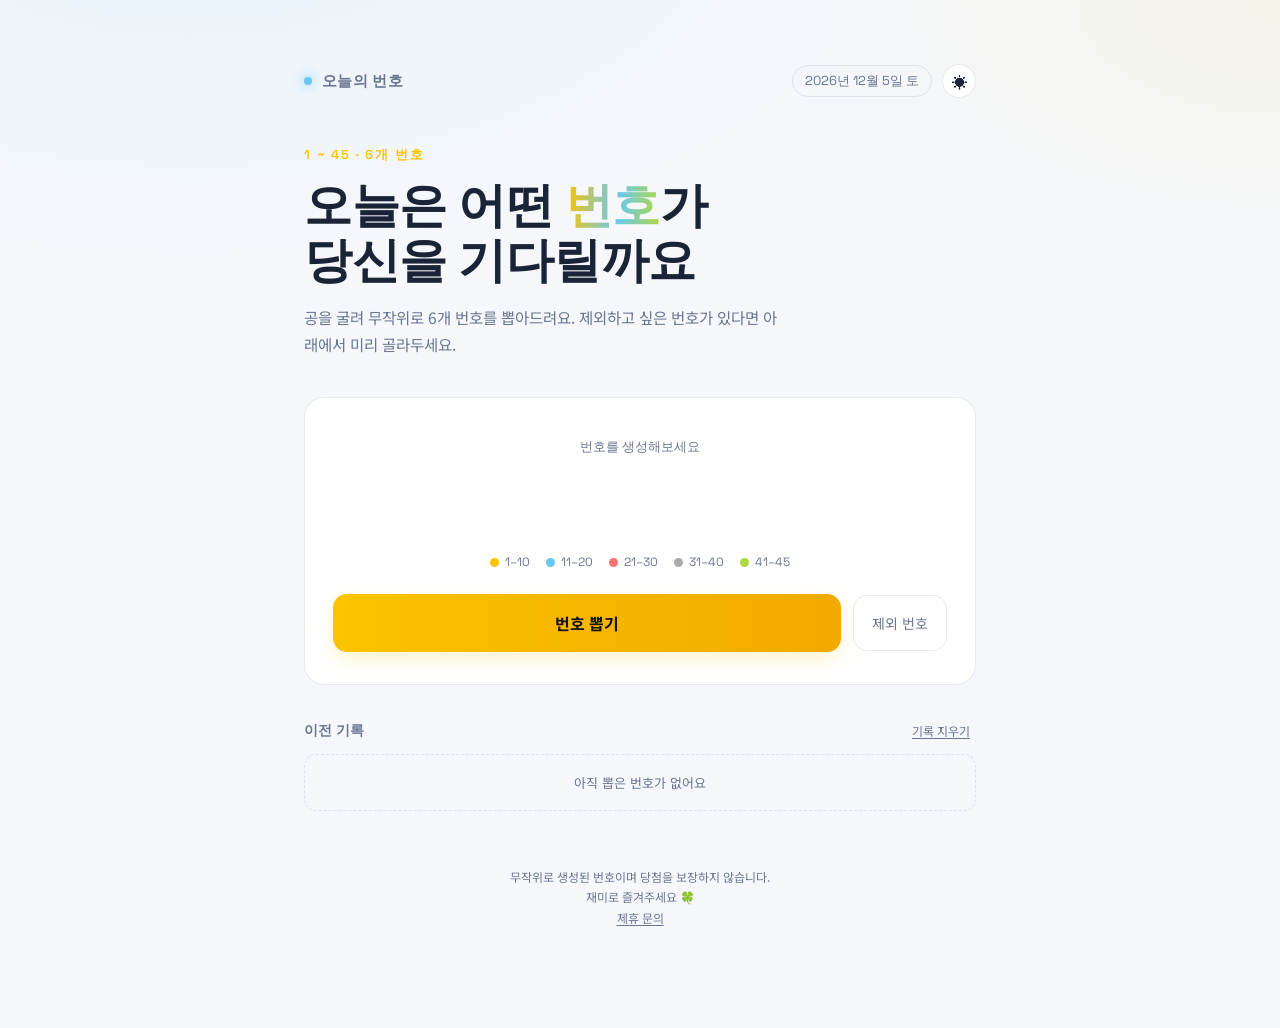
==== commit fa25b960: "Add partnership inquiry form via Formspree Adds a partner.html page with a name/email/company/messag" ====
--- a/index.html
+++ b/index.html
@@ -62,7 +62,8 @@
 
   <footer>
     무작위로 생성된 번호이며 당첨을 보장하지 않습니다.<br>
-    재미로 즐겨주세요 🍀
+    재미로 즐겨주세요 🍀<br>
+    <a href="partner.html" class="footer-link">제휴 문의</a>
   </footer>
 
 </div>
--- a/style.css
+++ b/style.css
@@ -57,6 +57,7 @@
   letter-spacing: 0.02em;
   font-size: 15px;
   color: var(--ink-dim);
+  text-decoration: none;
 }
 .brand-dot{
   width:8px;height:8px;border-radius:50%;
@@ -387,6 +388,12 @@
   font-size: 12px;
   line-height:1.7;
 }
+.footer-link{
+  color: var(--ink-dim);
+  text-decoration: underline;
+  text-underline-offset: 2px;
+}
+.footer-link:hover{ color: var(--ink); }
 
 @media (prefers-reduced-motion: reduce){
   .ball, .ball.rolling{ animation: none !important; transition: none !important; }
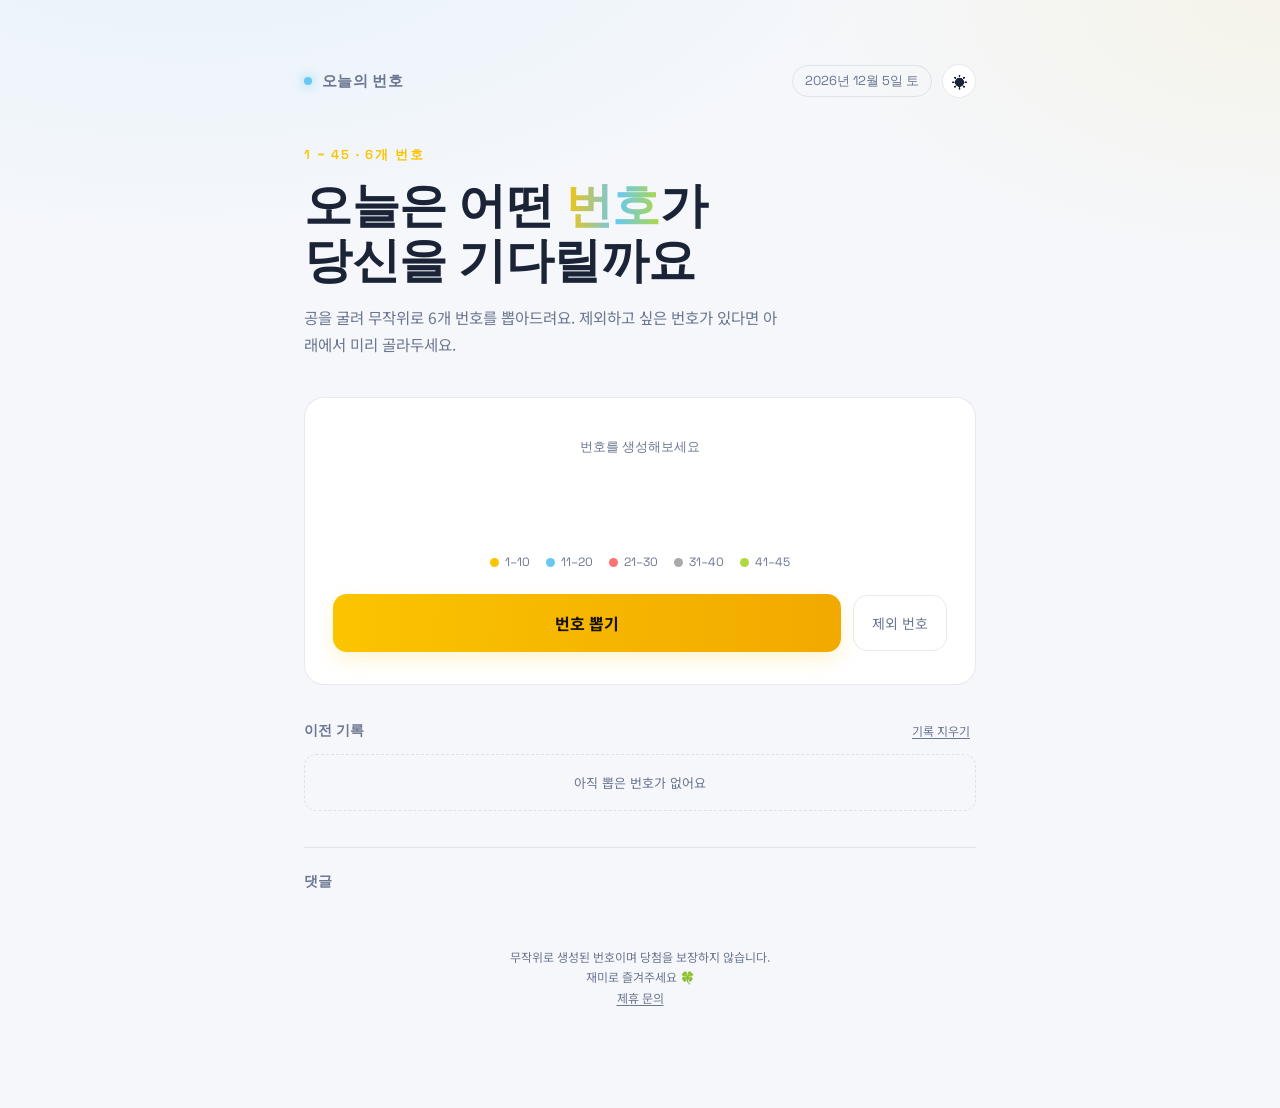
==== commit 78761527: "Add Disqus comments to main page" ====
--- a/index.html
+++ b/index.html
@@ -60,6 +60,26 @@
     </div>
   </div>
 
+  <div class="comments">
+    <div class="history-title">
+      <span>댓글</span>
+    </div>
+    <div id="disqus_thread"></div>
+    <script>
+      var disqus_config = function () {
+        this.page.url = 'https://ttlg1212-crypto.github.io/product-builder-lecture/';
+        this.page.identifier = 'lotto-index';
+      };
+      (function() {
+        var d = document, s = d.createElement('script');
+        s.src = 'https://productbulider-4.disqus.com/embed.js';
+        s.setAttribute('data-timestamp', +new Date());
+        (d.head || d.body).appendChild(s);
+      })();
+    </script>
+    <noscript>Please enable JavaScript to view the <a href="https://disqus.com/?ref_noscript">comments powered by Disqus.</a></noscript>
+  </div>
+
   <footer>
     무작위로 생성된 번호이며 당첨을 보장하지 않습니다.<br>
     재미로 즐겨주세요 🍀<br>
--- a/style.css
+++ b/style.css
@@ -381,6 +381,13 @@
   border-radius: 12px;
 }
 
+.comments{
+  margin-top: 36px;
+  padding-top: 24px;
+  border-top: 1px solid var(--line);
+}
+.comments .history-title{ margin-bottom: 18px; }
+
 footer{
   margin-top: 56px;
   text-align:center;
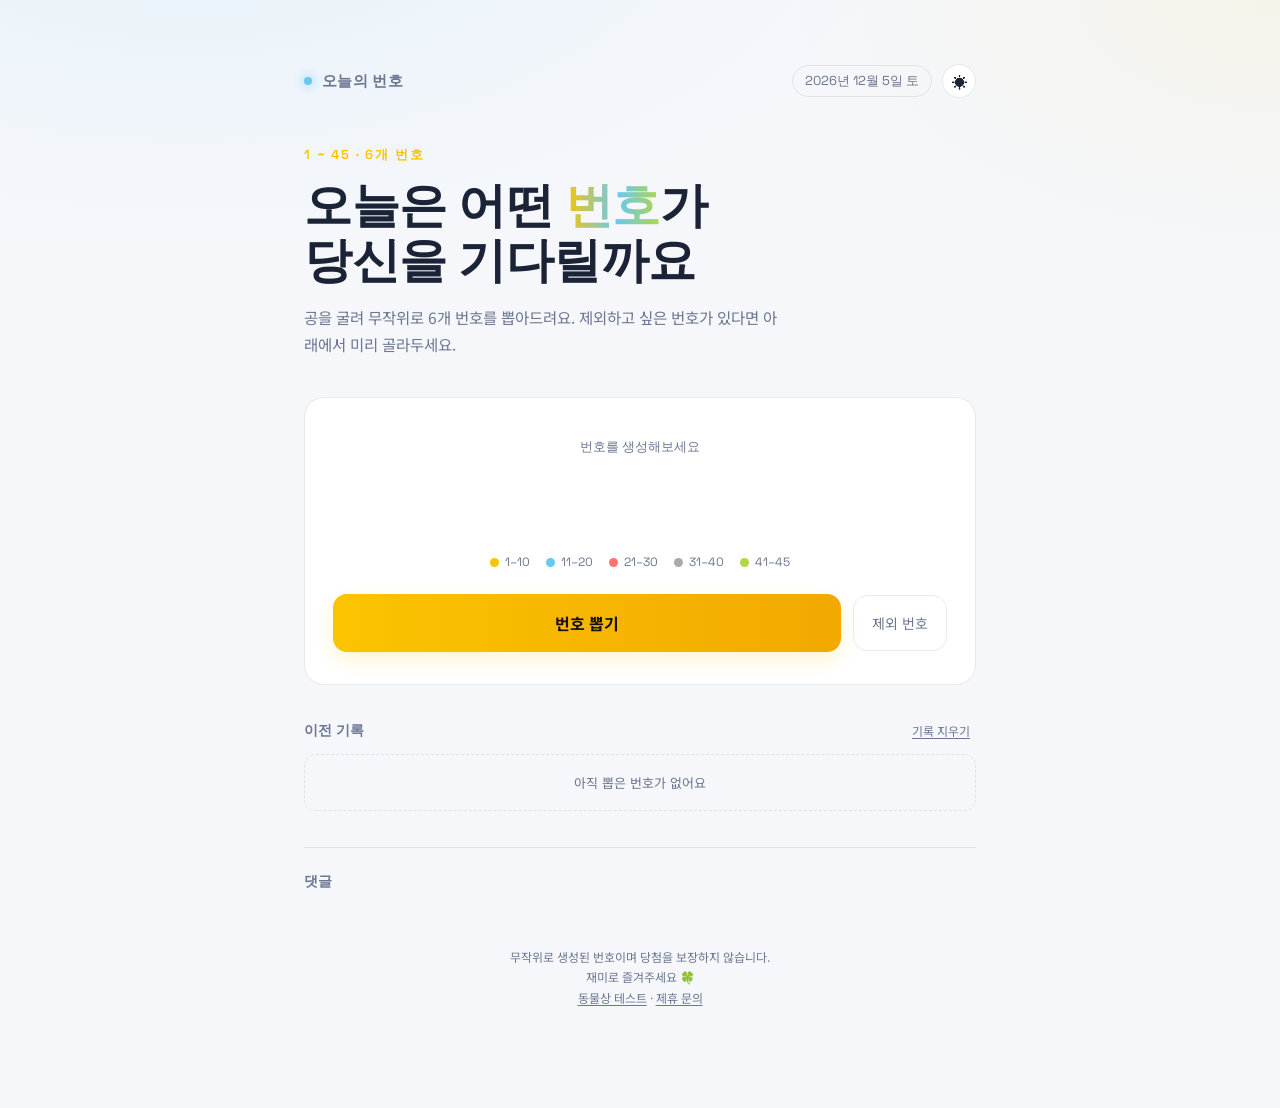
==== commit e52f47f8: "Add AI-powered dog/cat face type test Uses the user's Teachable Machine model (dog/cat classifier) v" ====
--- a/index.html
+++ b/index.html
@@ -83,7 +83,7 @@
   <footer>
     무작위로 생성된 번호이며 당첨을 보장하지 않습니다.<br>
     재미로 즐겨주세요 🍀<br>
-    <a href="partner.html" class="footer-link">제휴 문의</a>
+    <a href="animal-test.html" class="footer-link">동물상 테스트</a> · <a href="partner.html" class="footer-link">제휴 문의</a>
   </footer>
 
 </div>
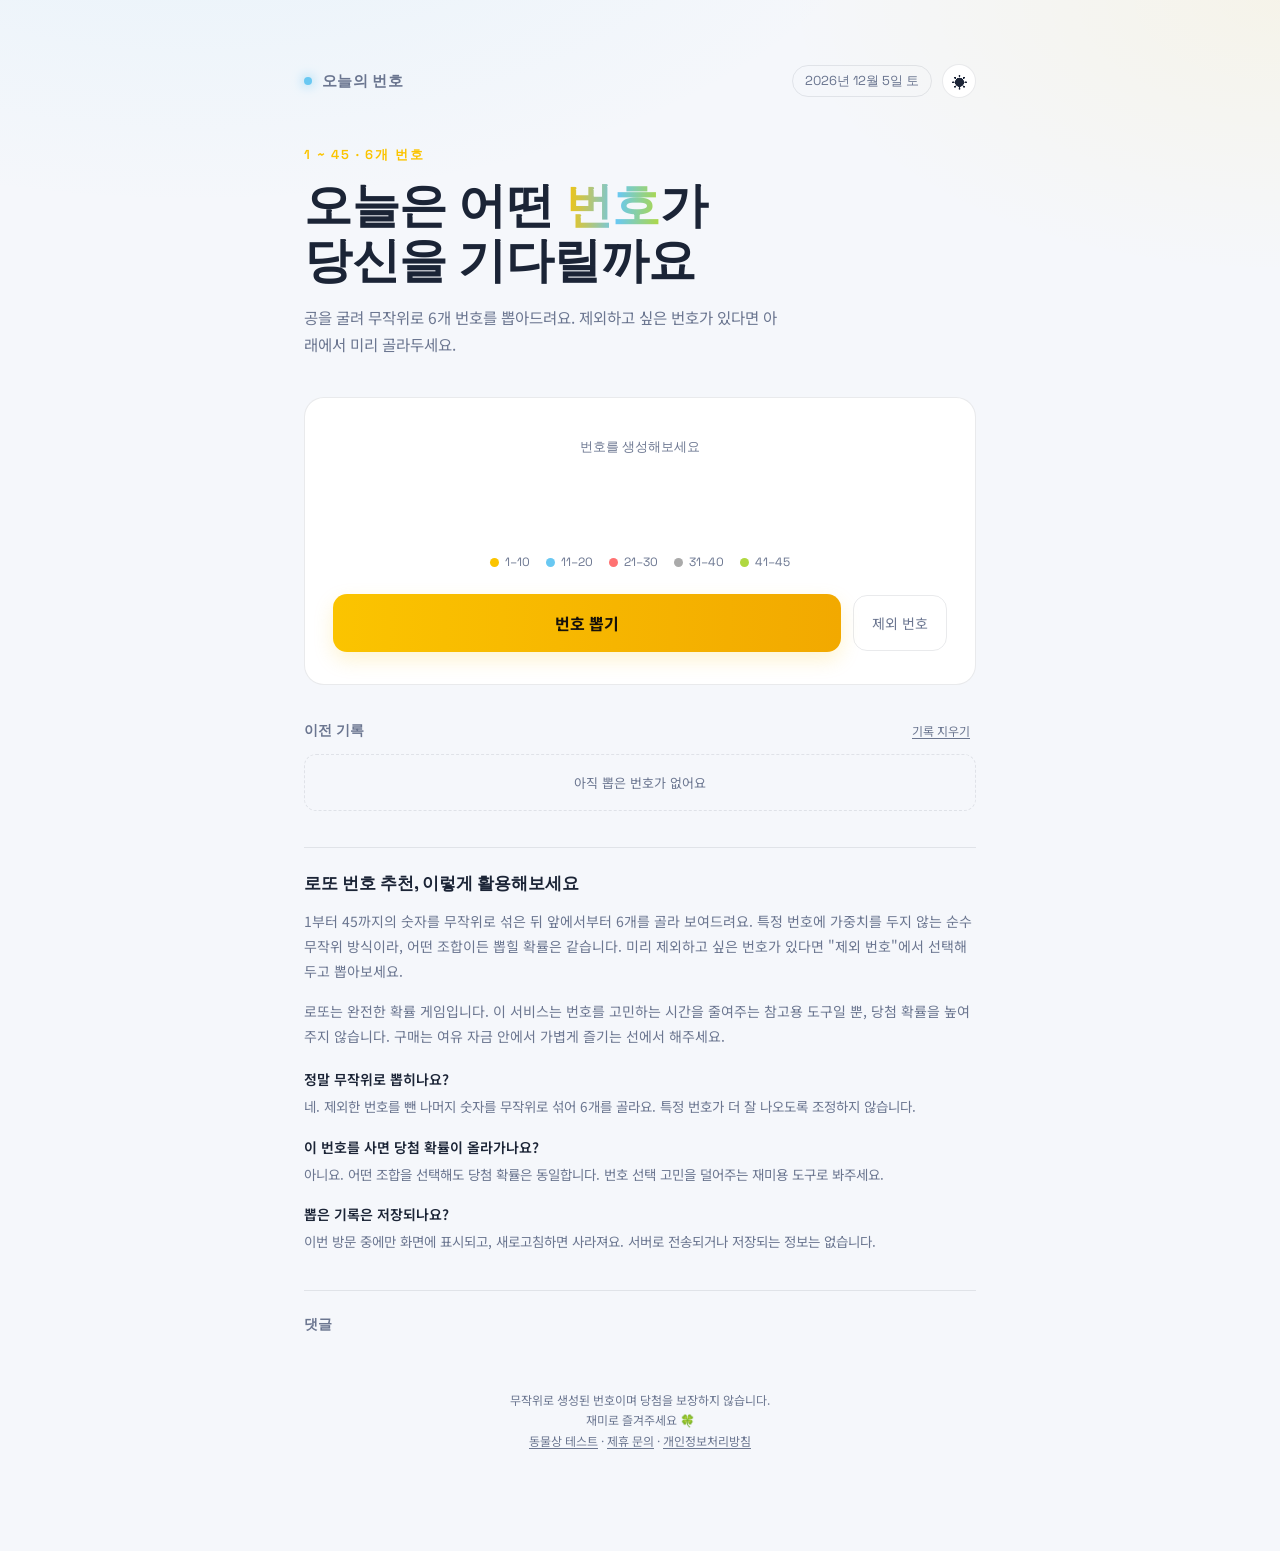
==== commit a35eae1c: "Add privacy policy and site optimization for AdSense review Add privacy.html covering AdSense/Disqus" ====
--- a/index.html
+++ b/index.html
@@ -4,6 +4,9 @@
 <meta charset="UTF-8">
 <meta name="viewport" content="width=device-width, initial-scale=1.0">
 <title>오늘의 번호 — 로또 추천</title>
+<meta name="description" content="1~45 중 6개 번호를 무작위로 뽑아주는 로또 번호 생성기. 제외하고 싶은 번호를 미리 선택하고, 이전 뽑기 기록도 확인해보세요.">
+<meta name="google-adsense-account" content="ca-pub-4504930053246407">
+<script async src="https://pagead2.googlesyndication.com/pagead/js/adsbygoogle.js?client=ca-pub-4504930053246407" crossorigin="anonymous"></script>
 <link rel="preconnect" href="https://fonts.googleapis.com">
 <link href="https://fonts.googleapis.com/css2?family=Space+Grotesk:wght@400;500;600;700&family=Noto+Sans+KR:wght@300;400;500;700;900&display=swap" rel="stylesheet">
 <link rel="stylesheet" href="style.css">
@@ -60,6 +63,27 @@
     </div>
   </div>
 
+  <div class="info-section">
+    <h2>로또 번호 추천, 이렇게 활용해보세요</h2>
+    <p>1부터 45까지의 숫자를 무작위로 섞은 뒤 앞에서부터 6개를 골라 보여드려요. 특정 번호에 가중치를 두지 않는 순수 무작위 방식이라, 어떤 조합이든 뽑힐 확률은 같습니다. 미리 제외하고 싶은 번호가 있다면 "제외 번호"에서 선택해두고 뽑아보세요.</p>
+    <p>로또는 완전한 확률 게임입니다. 이 서비스는 번호를 고민하는 시간을 줄여주는 참고용 도구일 뿐, 당첨 확률을 높여주지 않습니다. 구매는 여유 자금 안에서 가볍게 즐기는 선에서 해주세요.</p>
+
+    <dl class="faq">
+      <div>
+        <dt>정말 무작위로 뽑히나요?</dt>
+        <dd>네. 제외한 번호를 뺀 나머지 숫자를 무작위로 섞어 6개를 골라요. 특정 번호가 더 잘 나오도록 조정하지 않습니다.</dd>
+      </div>
+      <div>
+        <dt>이 번호를 사면 당첨 확률이 올라가나요?</dt>
+        <dd>아니요. 어떤 조합을 선택해도 당첨 확률은 동일합니다. 번호 선택 고민을 덜어주는 재미용 도구로 봐주세요.</dd>
+      </div>
+      <div>
+        <dt>뽑은 기록은 저장되나요?</dt>
+        <dd>이번 방문 중에만 화면에 표시되고, 새로고침하면 사라져요. 서버로 전송되거나 저장되는 정보는 없습니다.</dd>
+      </div>
+    </dl>
+  </div>
+
   <div class="comments">
     <div class="history-title">
       <span>댓글</span>
@@ -83,7 +107,7 @@
   <footer>
     무작위로 생성된 번호이며 당첨을 보장하지 않습니다.<br>
     재미로 즐겨주세요 🍀<br>
-    <a href="animal-test.html" class="footer-link">동물상 테스트</a> · <a href="partner.html" class="footer-link">제휴 문의</a>
+    <a href="animal-test.html" class="footer-link">동물상 테스트</a> · <a href="partner.html" class="footer-link">제휴 문의</a> · <a href="privacy.html" class="footer-link">개인정보처리방침</a>
   </footer>
 
 </div>
--- a/style.css
+++ b/style.css
@@ -388,6 +388,45 @@
 }
 .comments .history-title{ margin-bottom: 18px; }
 
+.info-section{
+  margin-top: 36px;
+  padding-top: 24px;
+  border-top: 1px solid var(--line);
+}
+.info-section h2{
+  font-family: 'Space Grotesk', sans-serif;
+  font-size: 17px;
+  font-weight: 700;
+  margin: 0 0 14px;
+}
+.info-section p{
+  color: var(--ink-dim);
+  font-size: 14px;
+  line-height: 1.8;
+  margin: 0 0 14px;
+}
+.info-section p:last-of-type{ margin-bottom: 0; }
+
+.faq{
+  margin: 20px 0 0;
+  padding: 0;
+  display: flex;
+  flex-direction: column;
+  gap: 18px;
+}
+.faq dt{
+  font-weight: 600;
+  font-size: 14px;
+  color: var(--ink);
+  margin-bottom: 6px;
+}
+.faq dd{
+  margin: 0;
+  color: var(--ink-dim);
+  font-size: 13.5px;
+  line-height: 1.75;
+}
+
 footer{
   margin-top: 56px;
   text-align:center;
